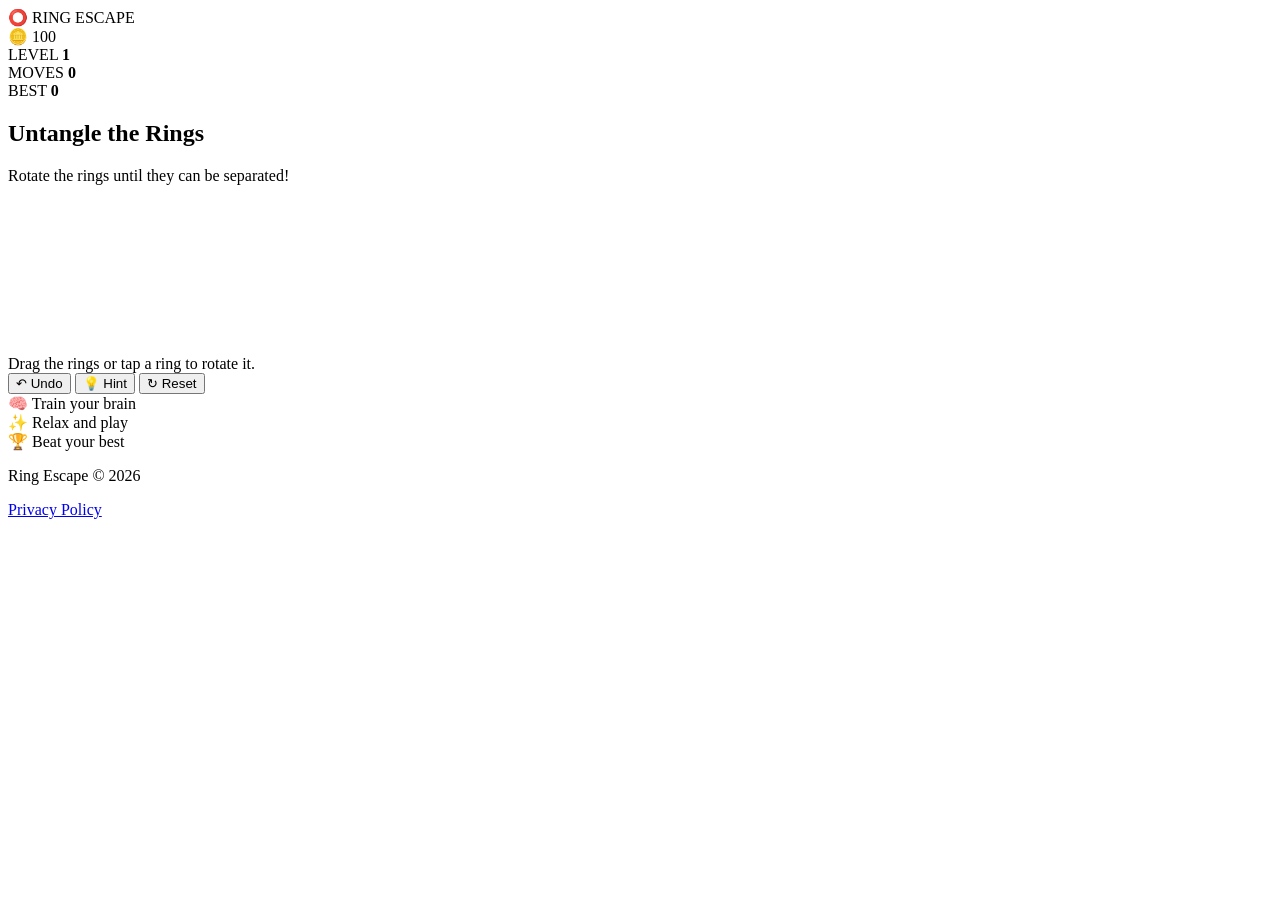
==== index.html @ 424f8900 "Create index.html" ====
<!DOCTYPE html>
<html lang="en">
<head>
  <meta charset="UTF-8">
  <meta name="viewport" content="width=device-width, initial-scale=1.0">
  <meta name="theme-color" content="#101326">
  <meta name="description" content="Play Ring Escape, a relaxing and challenging ring untangling puzzle game.">
  <title>Ring Escape - Relaxing Ring Puzzle</title>
  <link rel="stylesheet" href="style.css">
</head>
<body>
  <main class="app">
    <header class="topbar">
      <div class="brand">⭕ RING ESCAPE</div>
      <div class="coins">🪙 <span id="coins">100</span></div>
    </header>

    <section class="stats">
      <div>LEVEL <strong id="level">1</strong></div>
      <div>MOVES <strong id="moves">0</strong></div>
      <div>BEST <strong id="best">0</strong></div>
    </section>

    <section class="game-card">
      <div class="heading">
        <h1>Untangle the Rings</h1>
        <p>Rotate the rings until they can be separated!</p>
      </div>

      <div class="puzzle" id="puzzle">
        <canvas id="gameCanvas"></canvas>
      </div>

      <div class="instructions">
        Drag the rings or tap a ring to rotate it.
      </div>

      <div class="controls">
        <button id="undo">↶ Undo</button>
        <button id="hint">💡 Hint</button>
        <button id="reset">↻ Reset</button>
      </div>

      <button id="next" class="next-button" hidden>
        NEXT LEVEL →
      </button>
    </section>

    <section class="bottom-info">
      <div>🧠 Train your brain</div>
      <div>✨ Relax and play</div>
      <div>🏆 Beat your best</div>
    </section>

    <footer>
      <p>Ring Escape © 2026</p>
      <a href="privacy.html">Privacy Policy</a>
    </footer>
  </main>

  <script src="game.js"></script>
</body>
</html>
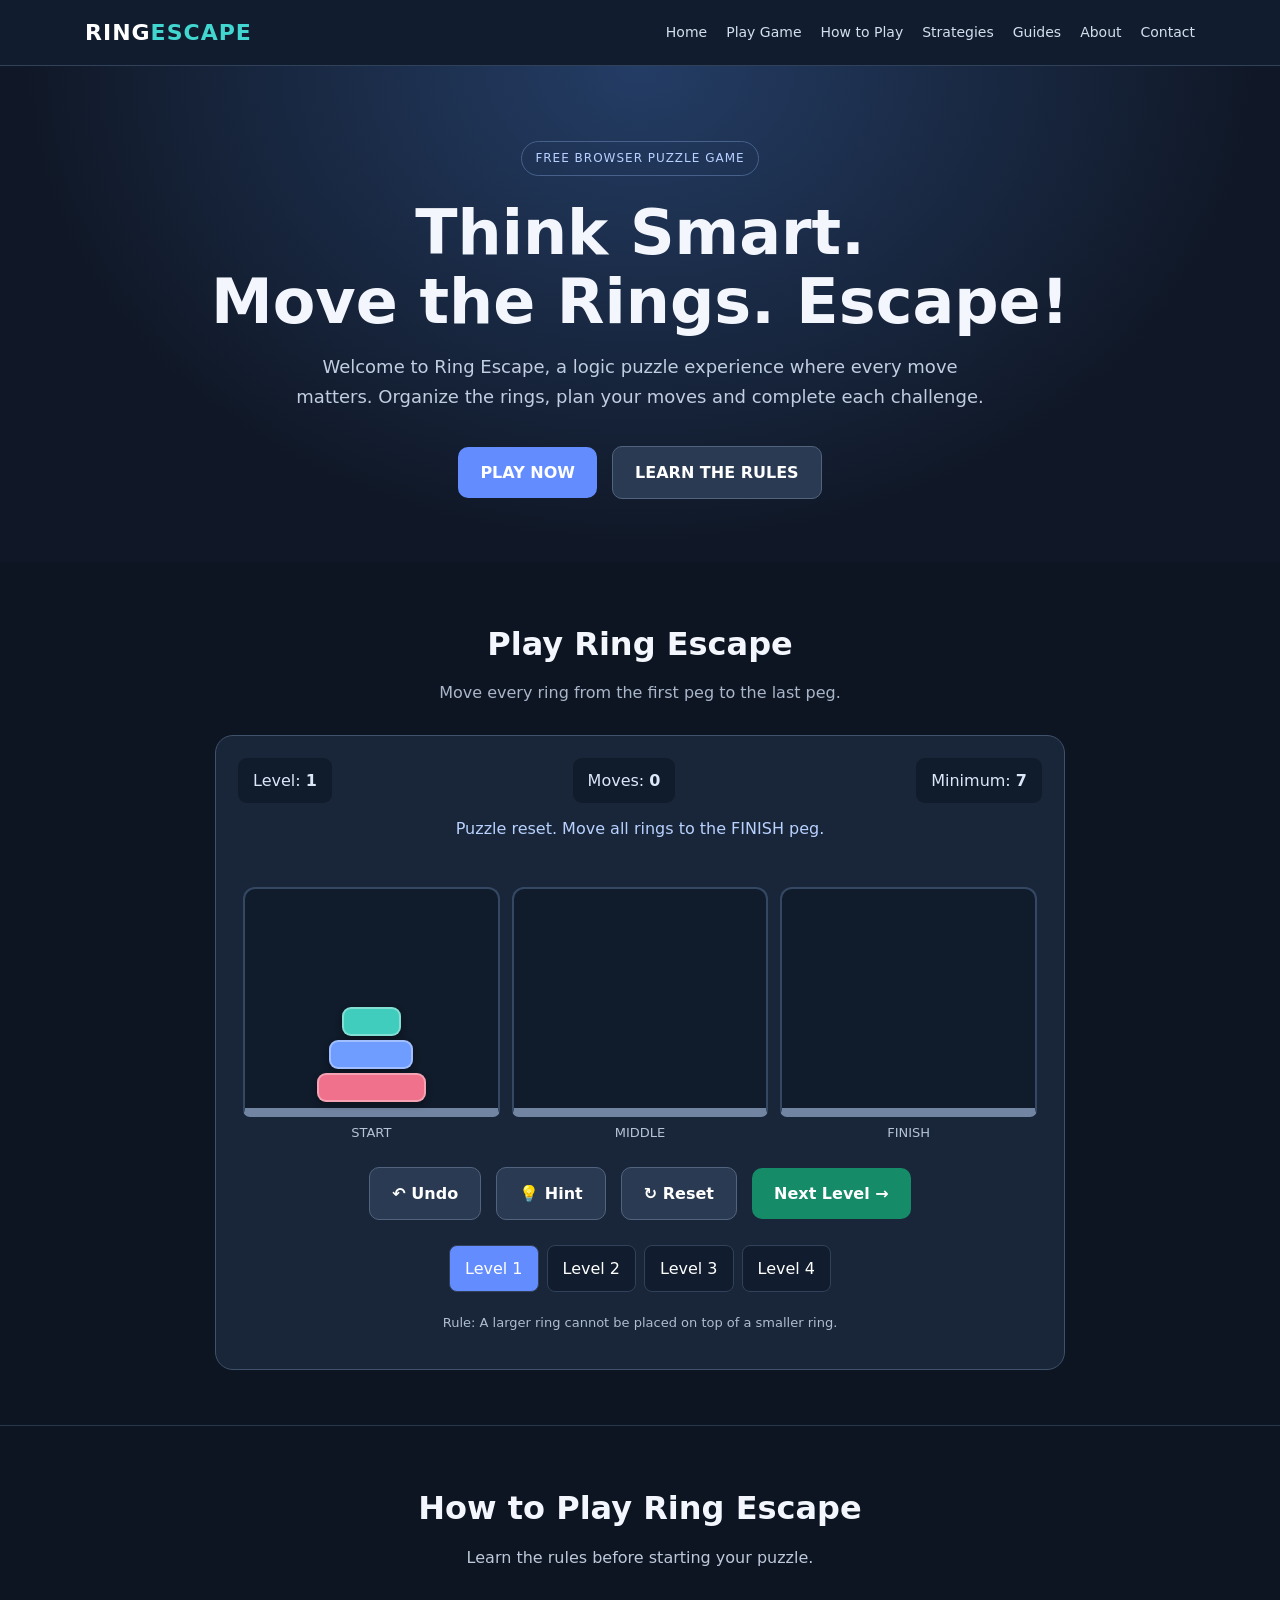
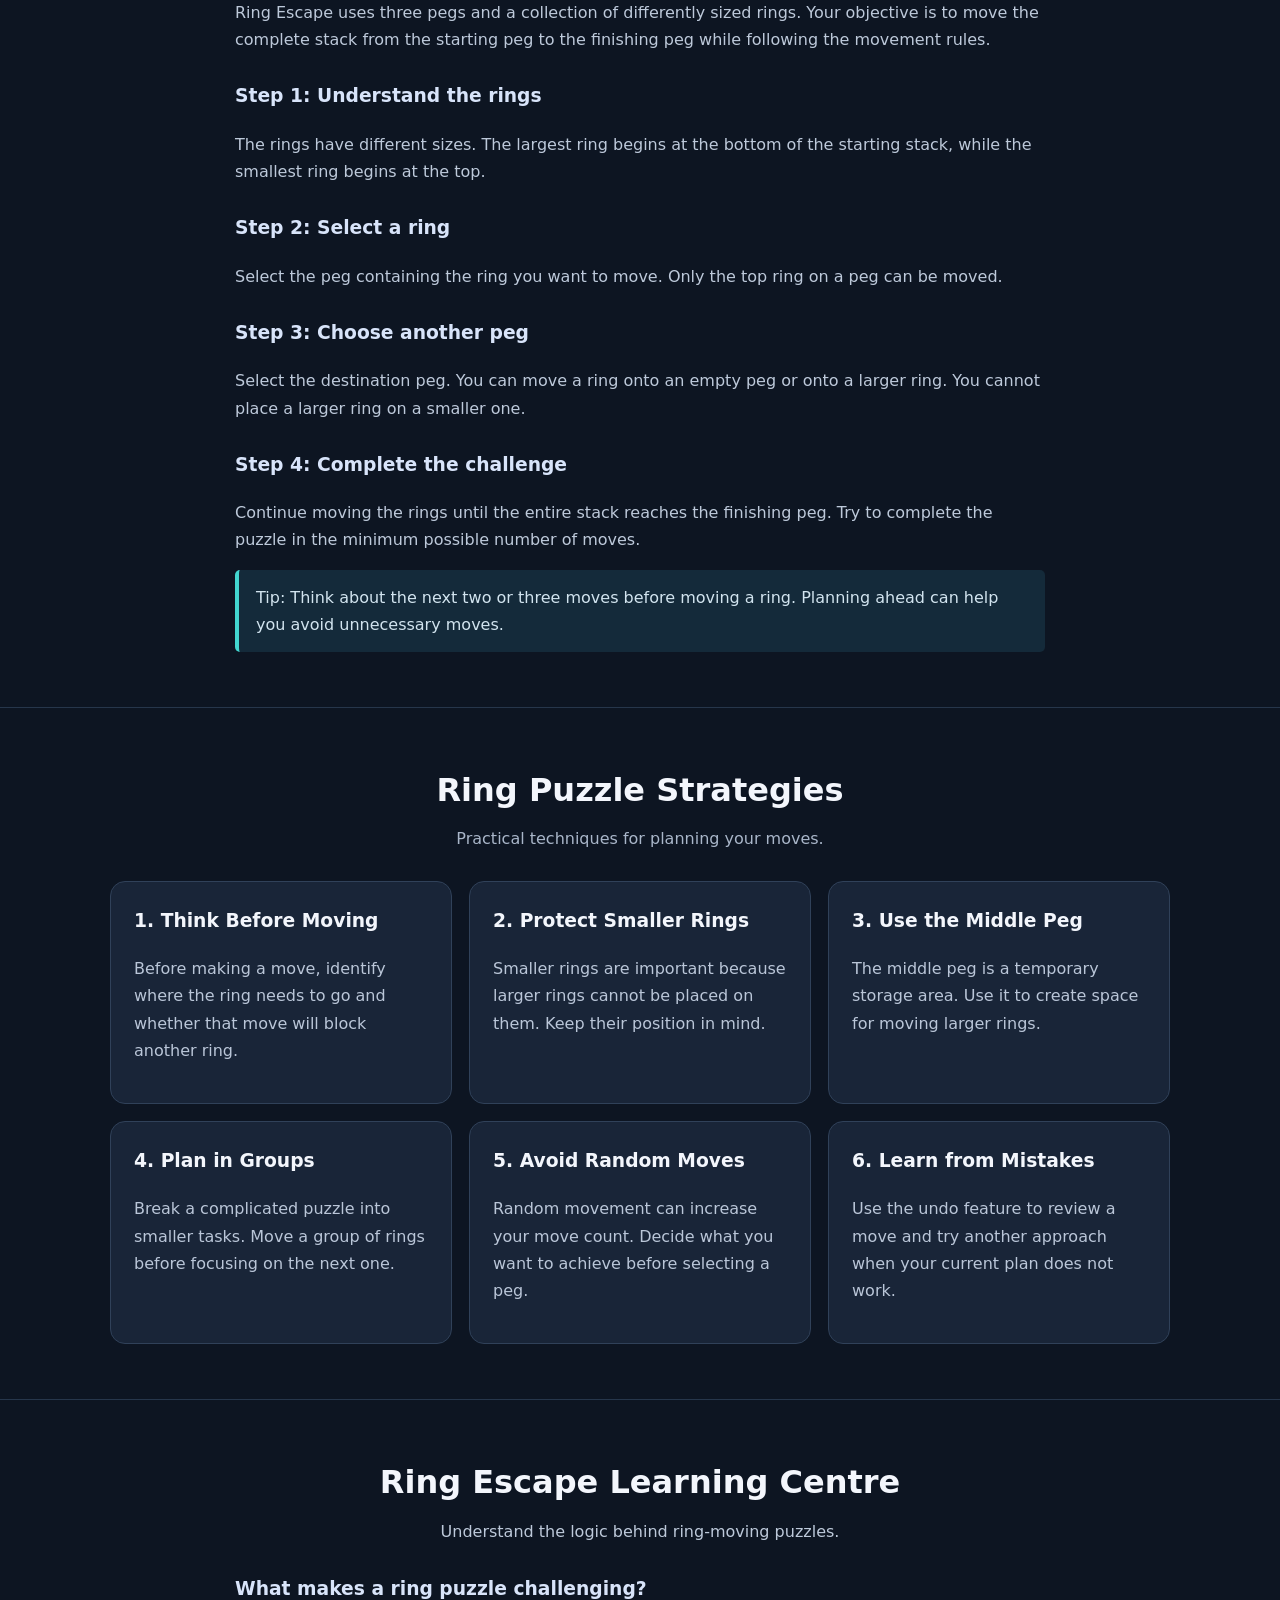
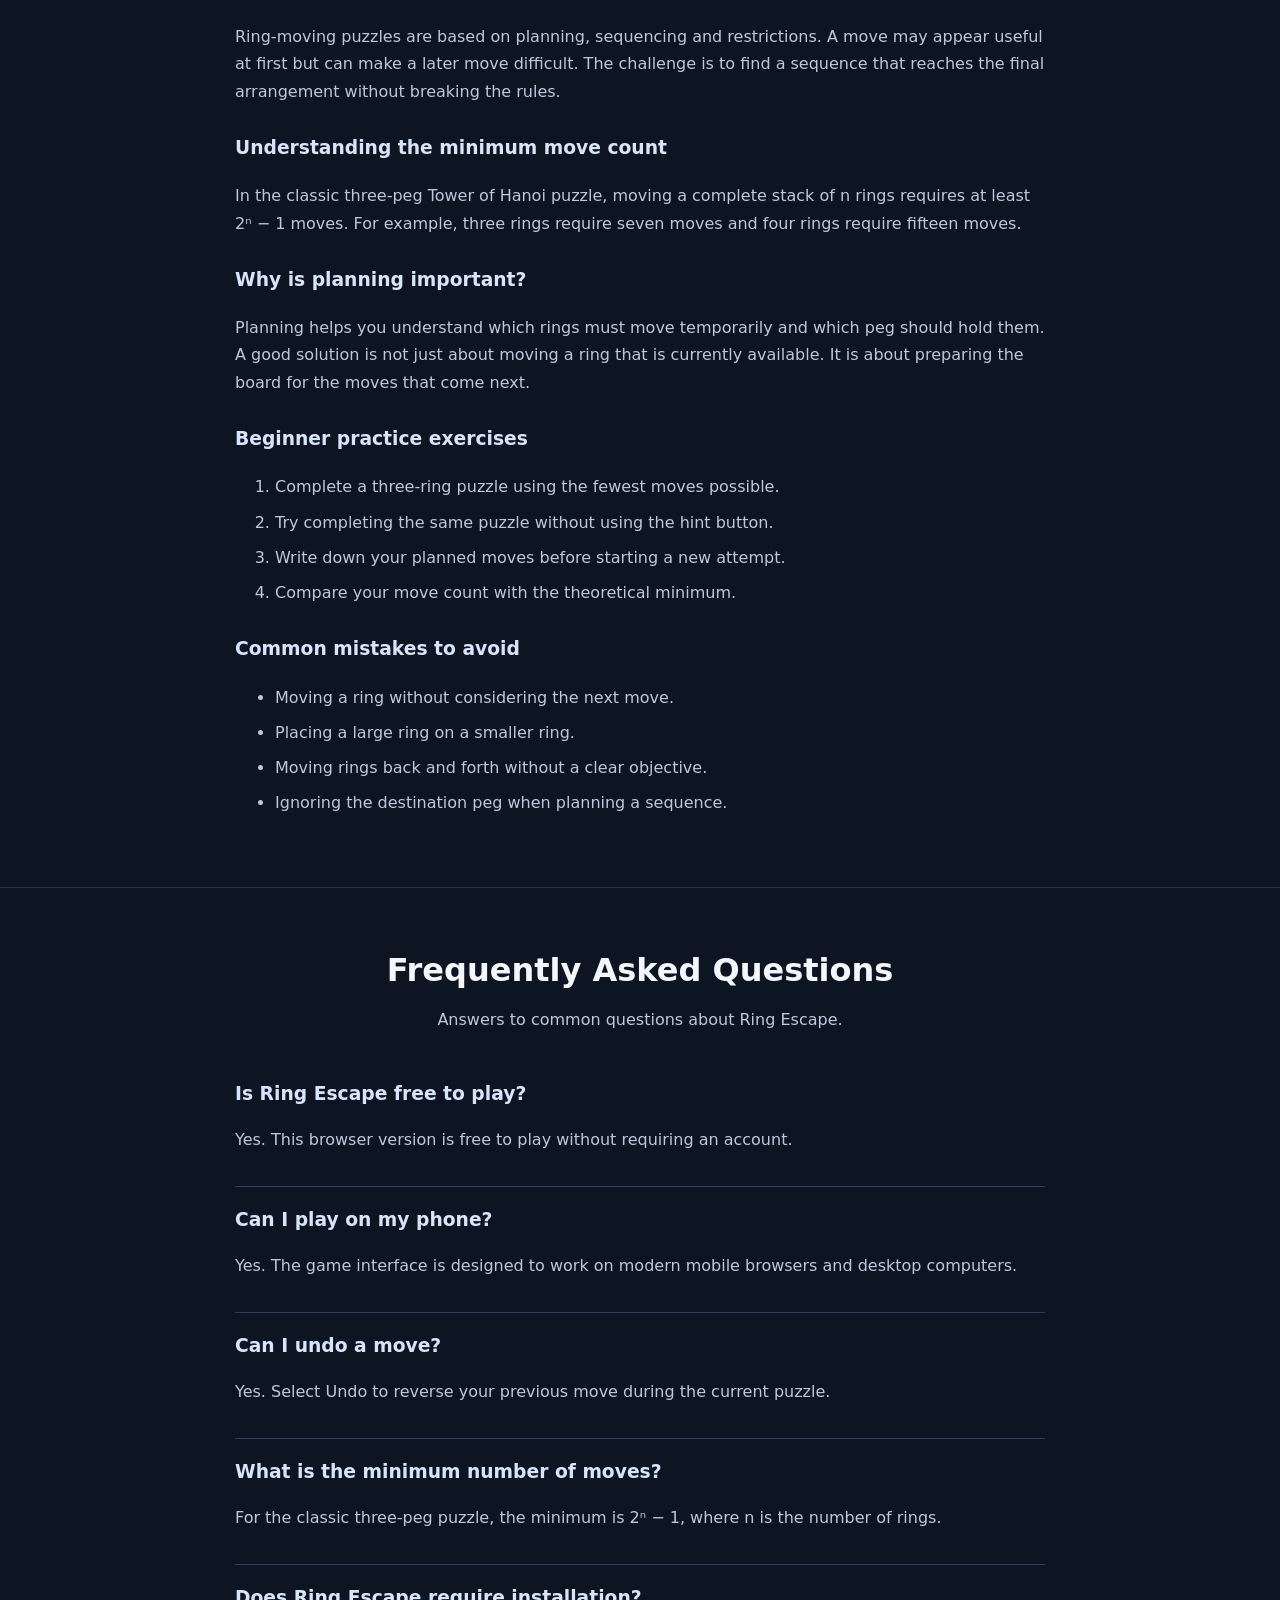
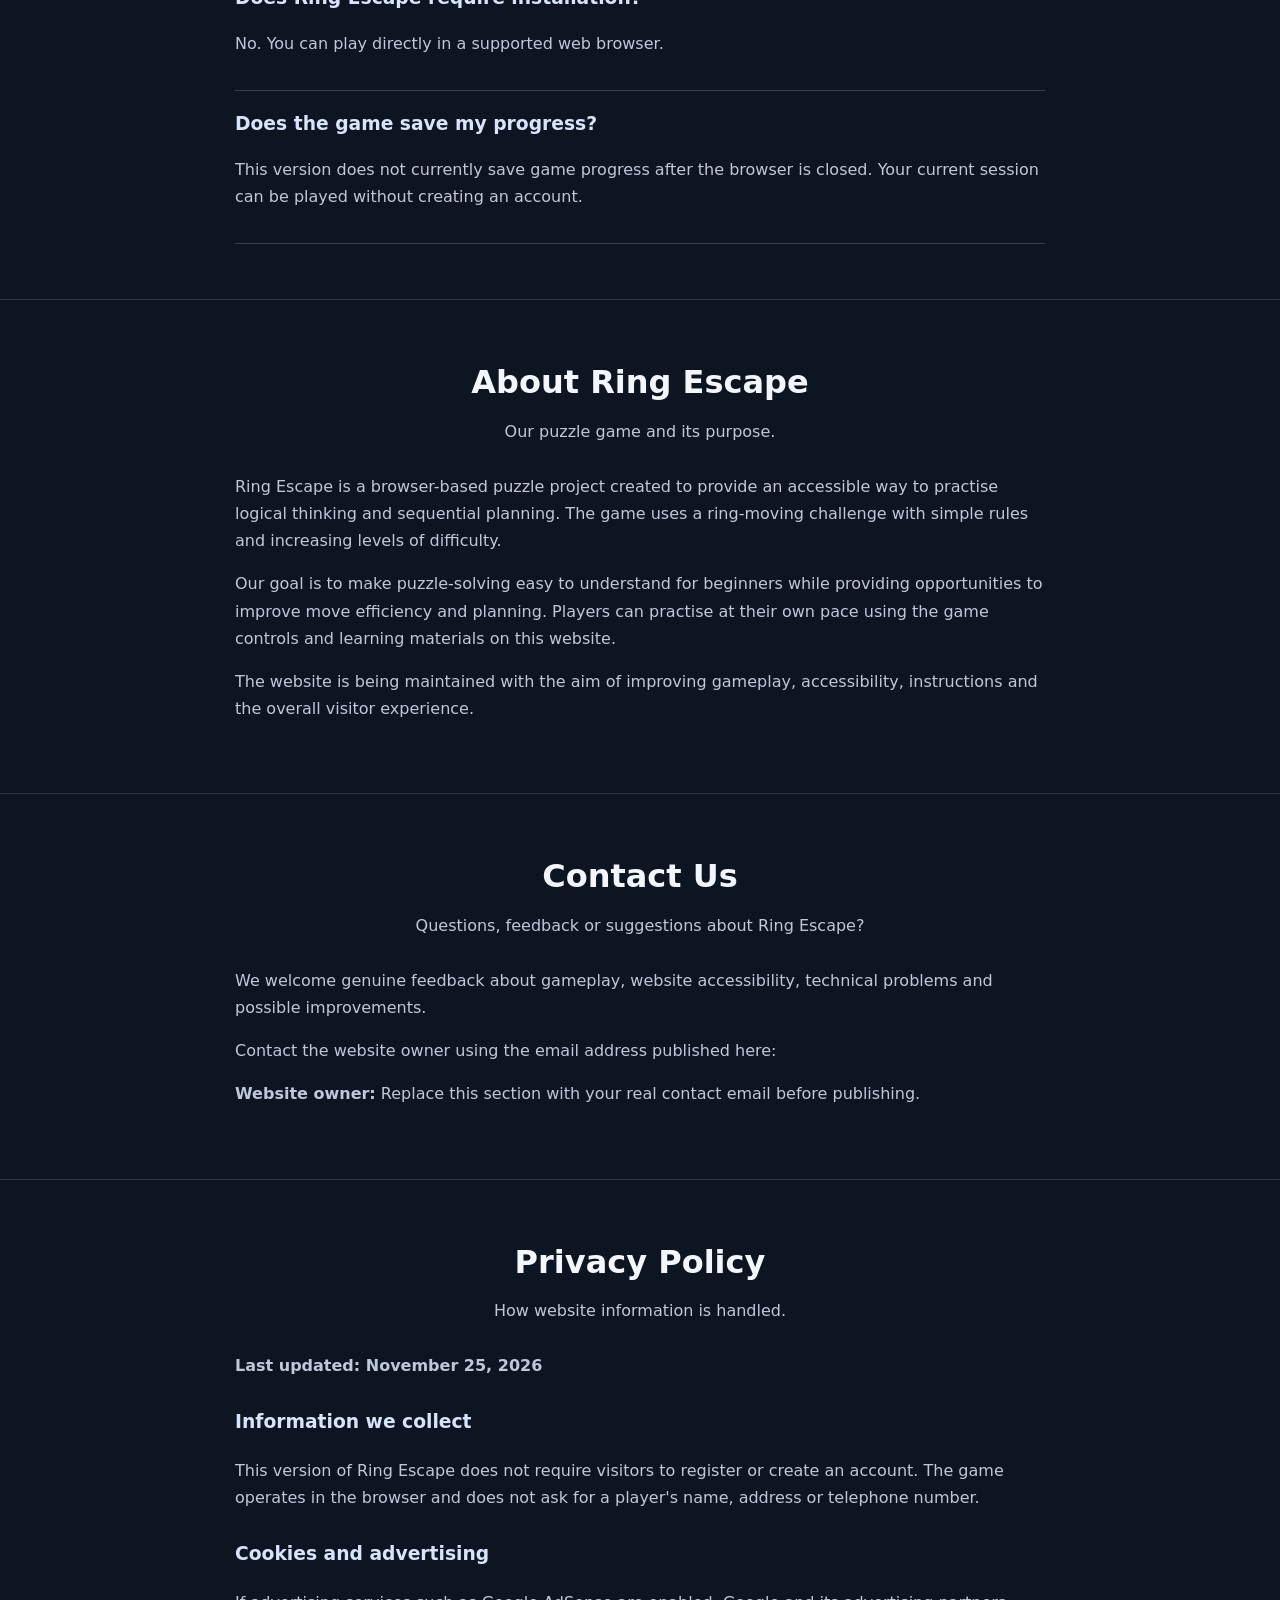
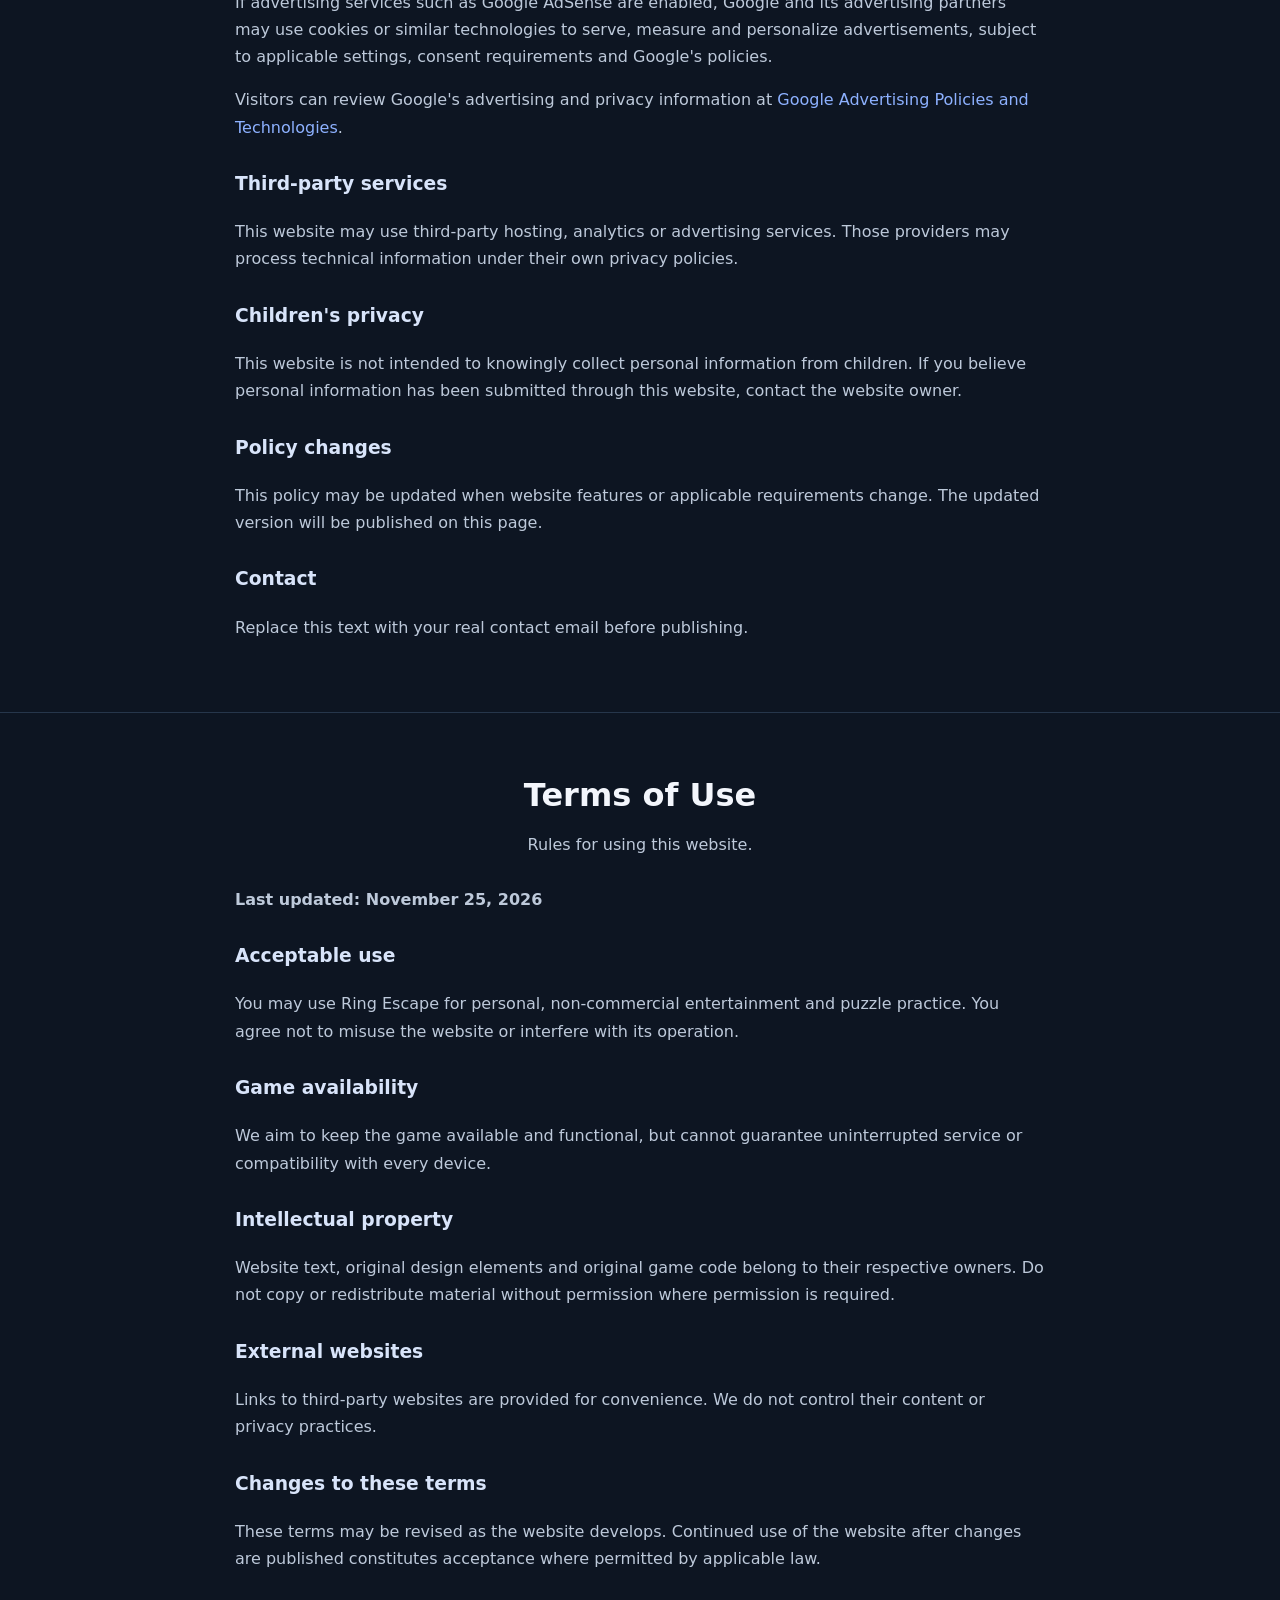
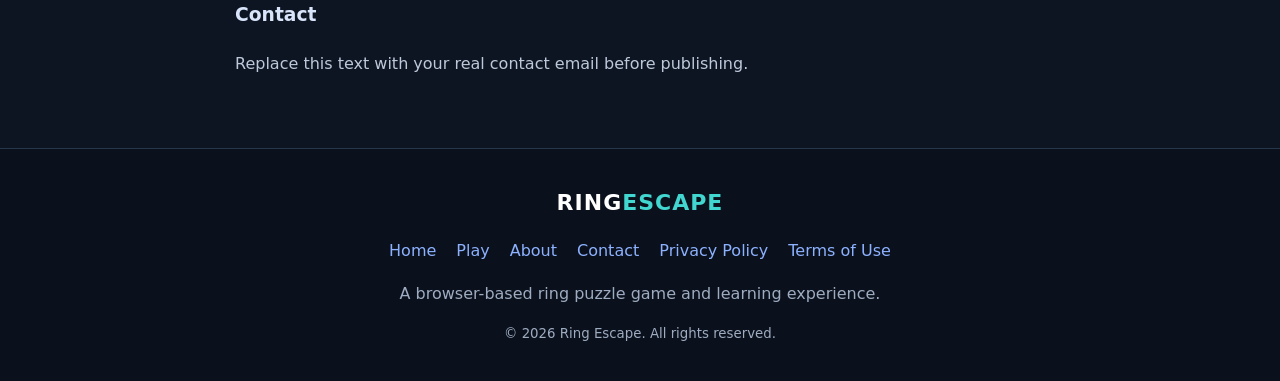
==== commit 94deab29: "Update index.html" ====
--- a/index.html
+++ b/index.html
@@ -2,63 +2,773 @@
 <!DOCTYPE html>
 <html lang="en">
 <head>
-  <meta charset="UTF-8">
-  <meta name="viewport" content="width=device-width, initial-scale=1.0">
-  <meta name="theme-color" content="#101326">
-  <meta name="description" content="Play Ring Escape, a relaxing and challenging ring untangling puzzle game.">
-  <title>Ring Escape - Relaxing Ring Puzzle</title>
-  <link rel="stylesheet" href="style.css">
+<meta charset="UTF-8">
+<meta name="viewport" content="width=device-width, initial-scale=1.0">
+
+<title>Ring Escape – Free Ring Puzzle Game | Play Online</title>
+<meta name="description" content="Play Ring Escape, a free browser-based ring puzzle game. Learn the rules, solve challenging levels, develop logical thinking and master puzzle strategies.">
+<meta name="keywords" content="Ring Escape, ring puzzle game, free puzzle game, online logic game, brain puzzle, ring puzzle">
+<meta name="robots" content="index, follow">
+<link rel="canonical" href="https://ring-escape-puzzle-game.vercel.app/">
+<meta name="theme-color" content="#101827">
+
+<meta property="og:title" content="Ring Escape – Free Online Puzzle Game">
+<meta property="og:description" content="Challenge yourself with Ring Escape. Play, learn and solve increasingly challenging ring puzzles.">
+<meta property="og:type" content="website">
+<meta property="og:url" content="https://ring-escape-puzzle-game.vercel.app/">
+
+<style>
+:root {
+  --bg:#101827;
+  --panel:#192538;
+  --panel2:#202f45;
+  --text:#f3f6fc;
+  --muted:#a9b6c9;
+  --blue:#638cff;
+  --cyan:#42d6d0;
+  --border:#304159;
+  --green:#42d69b;
+}
+*{box-sizing:border-box}
+html{scroll-behavior:smooth}
+body{
+  margin:0;
+  font-family:system-ui,-apple-system,Segoe UI,Roboto,Arial,sans-serif;
+  background:#0d1522;
+  color:var(--text);
+  line-height:1.7;
+}
+a{color:#8db1ff;text-decoration:none}
+a:hover{text-decoration:underline}
+button{font:inherit;cursor:pointer}
+header{
+  background:#111d2e;
+  border-bottom:1px solid var(--border);
+  position:sticky;
+  top:0;
+  z-index:20;
+}
+.nav{
+  max-width:1150px;
+  margin:auto;
+  padding:14px 20px;
+  display:flex;
+  align-items:center;
+  justify-content:space-between;
+  gap:20px;
+}
+.logo{font-size:22px;font-weight:900;letter-spacing:1px;color:white}
+.logo span{color:var(--cyan)}
+.navlinks{display:flex;gap:19px;flex-wrap:wrap;font-size:14px}
+.navlinks a{color:#d4deed}
+.menu-btn{display:none;background:transparent;color:white;border:0;font-size:25px}
+.container{max-width:1100px;margin:auto;padding:0 20px}
+.hero{
+  padding:75px 20px 55px;
+  text-align:center;
+  background:radial-gradient(ellipse at top,#243d65 0%,#101827 68%);
+}
+.eyebrow{
+  display:inline-block;
+  padding:6px 13px;
+  border:1px solid #47618a;
+  color:#b9d1ff;
+  border-radius:30px;
+  font-size:12px;
+  letter-spacing:1px;
+  text-transform:uppercase;
+}
+h1{font-size:clamp(36px,6vw,62px);line-height:1.12;margin:22px 0 15px}
+.hero p{max-width:700px;margin:0 auto;color:#c1cde0;font-size:18px}
+.btn{
+  display:inline-block;
+  border:0;
+  border-radius:10px;
+  padding:12px 22px;
+  font-weight:750;
+  background:var(--blue);
+  color:white;
+  margin:8px 5px;
+}
+.btn:hover{filter:brightness(1.12);text-decoration:none}
+.btn.secondary{background:#2a3a52;border:1px solid #52647d}
+.btn.green{background:#168b68}
+section{padding:55px 0;border-bottom:1px solid #26364b}
+.section-heading{text-align:center;margin-bottom:28px}
+.section-heading h2{font-size:32px;margin:0 0 8px}
+.section-heading p{color:var(--muted);margin:0}
+.card{
+  background:var(--panel);
+  border:1px solid var(--border);
+  border-radius:15px;
+  padding:23px;
+}
+.grid{display:grid;grid-template-columns:repeat(3,1fr);gap:17px}
+.card h3{margin-top:0}
+.card p{color:#bac6d8}
+.game-shell{
+  max-width:850px;
+  margin:auto;
+  background:var(--panel);
+  border:1px solid #40516b;
+  border-radius:18px;
+  padding:22px;
+}
+.game-top{
+  display:flex;
+  justify-content:space-between;
+  gap:12px;
+  flex-wrap:wrap;
+  align-items:center;
+}
+.stat{
+  background:#101b2b;
+  padding:9px 15px;
+  border-radius:9px;
+  color:#dce7fa;
+}
+#message{
+  text-align:center;
+  min-height:30px;
+  color:#b8d2ff;
+  margin:12px 0;
+}
+.board{
+  display:grid;
+  grid-template-columns:repeat(3,1fr);
+  gap:12px;
+  align-items:end;
+  min-height:270px;
+  padding:20px 5px 10px;
+}
+.peg{
+  min-height:230px;
+  background:#101b2b;
+  border:2px solid #344863;
+  border-bottom:9px solid #7185a2;
+  border-radius:12px 12px 7px 7px;
+  display:flex;
+  flex-direction:column-reverse;
+  align-items:center;
+  justify-content:flex-start;
+  padding:10px 4px 4px;
+  position:relative;
+  cursor:pointer;
+}
+.peg.selected{border-color:var(--cyan);background:#142b3b}
+.peg-label{position:absolute;bottom:-36px;color:#b5c3d7;font-size:13px}
+.ring{
+  height:29px;
+  border-radius:9px;
+  margin:2px 0;
+  border:2px solid rgba(255,255,255,.35);
+  box-shadow:0 3px 7px #0005;
+  flex-shrink:0;
+}
+.ring:nth-child(1){background:#f1b84c}
+.ring:nth-child(2){background:#ef718c}
+.ring:nth-child(3){background:#6f9cff}
+.ring:nth-child(4){background:#40cdbd}
+.ring:nth-child(5){background:#ad84ed}
+.ring:nth-child(6){background:#f18a48}
+.ring:nth-child(7){background:#75c879}
+.controls{text-align:center;margin-top:35px}
+.controls button{margin:5px}
+.levels{display:flex;justify-content:center;gap:8px;flex-wrap:wrap;margin:20px 0}
+.level{
+  padding:9px 15px;
+  border-radius:8px;
+  border:1px solid var(--border);
+  background:#111d2e;
+  color:white;
+}
+.level.active{background:var(--blue)}
+.content{max-width:850px;margin:auto}
+.content h3{margin-top:27px;color:#d8e4fa}
+.content p,.content li{color:#bdc9da}
+.content li{margin-bottom:8px}
+.faq-item{border-bottom:1px solid var(--border);padding:17px 0}
+.faq-item h3{margin:0 0 6px}
+footer{background:#0a111c;padding:35px 20px;text-align:center;color:#9eacc1}
+.footer-links{display:flex;justify-content:center;gap:20px;flex-wrap:wrap;margin:15px 0}
+footer small{display:block;margin-top:15px}
+.notice{background:#142a3a;border-left:4px solid var(--cyan);padding:14px 17px;border-radius:5px;color:#d2e4ef}
+.page{display:none}
+.page.active{display:block}
+input,textarea{
+  display:block;
+  width:100%;
+  margin:8px 0 15px;
+  padding:12px;
+  border-radius:8px;
+  border:1px solid var(--border);
+  background:#101b2b;
+  color:white;
+}
+@media(max-width:750px){
+  .nav{align-items:flex-start}
+  .menu-btn{display:block}
+  .navlinks{display:none;position:absolute;top:58px;left:0;right:0;background:#111d2e;padding:18px;flex-direction:column}
+  .navlinks.open{display:flex}
+  .grid{grid-template-columns:1fr}
+  .hero{padding-top:55px}
+  .game-shell{padding:13px}
+  .board{min-height:230px;gap:6px;padding-left:0;padding-right:0}
+  .peg{min-height:195px}
+  .ring{height:25px}
+}
+</style>
+
+<script type="application/ld+json">
+{
+ "@context":"https://schema.org",
+ "@type":"VideoGame",
+ "name":"Ring Escape",
+ "description":"A free browser-based ring puzzle game that challenges players to organize rings using logical moves.",
+ "genre":["Puzzle","Logic"],
+ "gamePlatform":"Web browser",
+ "applicationCategory":"Game"
+}
+</script>
 </head>
+
 <body>
-  <main class="app">
-    <header class="topbar">
-      <div class="brand">⭕ RING ESCAPE</div>
-      <div class="coins">🪙 <span id="coins">100</span></div>
-    </header>
-
-    <section class="stats">
-      <div>LEVEL <strong id="level">1</strong></div>
-      <div>MOVES <strong id="moves">0</strong></div>
-      <div>BEST <strong id="best">0</strong></div>
-    </section>
-
-    <section class="game-card">
-      <div class="heading">
-        <h1>Untangle the Rings</h1>
-        <p>Rotate the rings until they can be separated!</p>
-      </div>
-
-      <div class="puzzle" id="puzzle">
-        <canvas id="gameCanvas"></canvas>
-      </div>
-
-      <div class="instructions">
-        Drag the rings or tap a ring to rotate it.
-      </div>
-
-      <div class="controls">
-        <button id="undo">↶ Undo</button>
-        <button id="hint">💡 Hint</button>
-        <button id="reset">↻ Reset</button>
-      </div>
-
-      <button id="next" class="next-button" hidden>
-        NEXT LEVEL →
-      </button>
-    </section>
-
-    <section class="bottom-info">
-      <div>🧠 Train your brain</div>
-      <div>✨ Relax and play</div>
-      <div>🏆 Beat your best</div>
-    </section>
-
-    <footer>
-      <p>Ring Escape © 2026</p>
-      <a href="privacy.html">Privacy Policy</a>
-    </footer>
-  </main>
-
-  <script src="game.js"></script>
+<header>
+ <nav class="nav">
+  <a href="#home" class="logo">RING<span>ESCAPE</span></a>
+  <button class="menu-btn" onclick="toggleMenu()" aria-label="Open navigation">☰</button>
+  <div class="navlinks" id="navlinks">
+   <a href="#home">Home</a>
+   <a href="#game">Play Game</a>
+   <a href="#how">How to Play</a>
+   <a href="#strategies">Strategies</a>
+   <a href="#guides">Guides</a>
+   <a href="#about">About</a>
+   <a href="#contact">Contact</a>
+  </div>
+ </nav>
+</header>
+
+<main id="home">
+ <div class="hero">
+  <span class="eyebrow">Free Browser Puzzle Game</span>
+  <h1>Think Smart.<br>Move the Rings. Escape!</h1>
+  <p>
+   Welcome to Ring Escape, a logic puzzle experience where every move
+   matters. Organize the rings, plan your moves and complete each challenge.
+  </p>
+  <div style="margin-top:25px">
+   <a class="btn" href="#game">PLAY NOW</a>
+   <a class="btn secondary" href="#how">LEARN THE RULES</a>
+  </div>
+ </div>
+
+ <section id="game">
+  <div class="container">
+   <div class="section-heading">
+    <h2>Play Ring Escape</h2>
+    <p>Move every ring from the first peg to the last peg.</p>
+   </div>
+
+   <div class="game-shell">
+    <div class="game-top">
+     <div class="stat">Level: <strong id="levelText">1</strong></div>
+     <div class="stat">Moves: <strong id="moves">0</strong></div>
+     <div class="stat">Minimum: <strong id="minimum">7</strong></div>
+    </div>
+
+    <div id="message" role="status" aria-live="polite">
+     Select a peg containing rings, then select another peg.
+    </div>
+
+    <div class="board" id="board">
+     <div class="peg" data-peg="0" onclick="choosePeg(0)">
+      <span class="peg-label">START</span>
+     </div>
+     <div class="peg" data-peg="1" onclick="choosePeg(1)">
+      <span class="peg-label">MIDDLE</span>
+     </div>
+     <div class="peg" data-peg="2" onclick="choosePeg(2)">
+      <span class="peg-label">FINISH</span>
+     </div>
+    </div>
+
+    <div class="controls">
+     <button class="btn secondary" onclick="undoMove()">↶ Undo</button>
+     <button class="btn secondary" onclick="showHint()">💡 Hint</button>
+     <button class="btn secondary" onclick="resetGame()">↻ Reset</button>
+     <button class="btn green" onclick="nextLevel()">Next Level →</button>
+    </div>
+
+    <div class="levels">
+     <button class="level active" onclick="loadLevel(1)">Level 1</button>
+     <button class="level" onclick="loadLevel(2)">Level 2</button>
+     <button class="level" onclick="loadLevel(3)">Level 3</button>
+     <button class="level" onclick="loadLevel(4)">Level 4</button>
+    </div>
+
+    <p style="text-align:center;color:#aebdd2;font-size:13px">
+     Rule: A larger ring cannot be placed on top of a smaller ring.
+    </p>
+   </div>
+  </div>
+ </section>
+
+ <section id="how">
+  <div class="container content">
+   <div class="section-heading">
+    <h2>How to Play Ring Escape</h2>
+    <p>Learn the rules before starting your puzzle.</p>
+   </div>
+
+   <p>
+    Ring Escape uses three pegs and a collection of differently sized rings.
+    Your objective is to move the complete stack from the starting peg
+    to the finishing peg while following the movement rules.
+   </p>
+
+   <h3>Step 1: Understand the rings</h3>
+   <p>
+    The rings have different sizes. The largest ring begins at the bottom
+    of the starting stack, while the smallest ring begins at the top.
+   </p>
+
+   <h3>Step 2: Select a ring</h3>
+   <p>
+    Select the peg containing the ring you want to move. Only the top
+    ring on a peg can be moved.
+   </p>
+
+   <h3>Step 3: Choose another peg</h3>
+   <p>
+    Select the destination peg. You can move a ring onto an empty peg
+    or onto a larger ring. You cannot place a larger ring on a smaller one.
+   </p>
+
+   <h3>Step 4: Complete the challenge</h3>
+   <p>
+    Continue moving the rings until the entire stack reaches the finishing
+    peg. Try to complete the puzzle in the minimum possible number of moves.
+   </p>
+
+   <div class="notice">
+    Tip: Think about the next two or three moves before moving a ring.
+    Planning ahead can help you avoid unnecessary moves.
+   </div>
+  </div>
+ </section>
+
+ <section id="strategies">
+  <div class="container">
+   <div class="section-heading">
+    <h2>Ring Puzzle Strategies</h2>
+    <p>Practical techniques for planning your moves.</p>
+   </div>
+   <div class="grid">
+    <article class="card">
+     <h3>1. Think Before Moving</h3>
+     <p>Before making a move, identify where the ring needs to go and whether that move will block another ring.</p>
+    </article>
+    <article class="card">
+     <h3>2. Protect Smaller Rings</h3>
+     <p>Smaller rings are important because larger rings cannot be placed on them. Keep their position in mind.</p>
+    </article>
+    <article class="card">
+     <h3>3. Use the Middle Peg</h3>
+     <p>The middle peg is a temporary storage area. Use it to create space for moving larger rings.</p>
+    </article>
+    <article class="card">
+     <h3>4. Plan in Groups</h3>
+     <p>Break a complicated puzzle into smaller tasks. Move a group of rings before focusing on the next one.</p>
+    </article>
+    <article class="card">
+     <h3>5. Avoid Random Moves</h3>
+     <p>Random movement can increase your move count. Decide what you want to achieve before selecting a peg.</p>
+    </article>
+    <article class="card">
+     <h3>6. Learn from Mistakes</h3>
+     <p>Use the undo feature to review a move and try another approach when your current plan does not work.</p>
+    </article>
+   </div>
+  </div>
+ </section>
+
+ <section id="guides">
+  <div class="container content">
+   <div class="section-heading">
+    <h2>Ring Escape Learning Centre</h2>
+    <p>Understand the logic behind ring-moving puzzles.</p>
+   </div>
+
+   <h3>What makes a ring puzzle challenging?</h3>
+   <p>
+    Ring-moving puzzles are based on planning, sequencing and restrictions.
+    A move may appear useful at first but can make a later move difficult.
+    The challenge is to find a sequence that reaches the final arrangement
+    without breaking the rules.
+   </p>
+
+   <h3>Understanding the minimum move count</h3>
+   <p>
+    In the classic three-peg Tower of Hanoi puzzle, moving a complete stack
+    of n rings requires at least 2ⁿ − 1 moves. For example, three rings
+    require seven moves and four rings require fifteen moves.
+   </p>
+
+   <h3>Why is planning important?</h3>
+   <p>
+    Planning helps you understand which rings must move temporarily and
+    which peg should hold them. A good solution is not just about moving
+    a ring that is currently available. It is about preparing the board
+    for the moves that come next.
+   </p>
+
+   <h3>Beginner practice exercises</h3>
+   <ol>
+    <li>Complete a three-ring puzzle using the fewest moves possible.</li>
+    <li>Try completing the same puzzle without using the hint button.</li>
+    <li>Write down your planned moves before starting a new attempt.</li>
+    <li>Compare your move count with the theoretical minimum.</li>
+   </ol>
+
+   <h3>Common mistakes to avoid</h3>
+   <ul>
+    <li>Moving a ring without considering the next move.</li>
+    <li>Placing a large ring on a smaller ring.</li>
+    <li>Moving rings back and forth without a clear objective.</li>
+    <li>Ignoring the destination peg when planning a sequence.</li>
+   </ul>
+  </div>
+ </section>
+
+ <section id="faq">
+  <div class="container content">
+   <div class="section-heading">
+    <h2>Frequently Asked Questions</h2>
+    <p>Answers to common questions about Ring Escape.</p>
+   </div>
+   <div class="faq-item">
+    <h3>Is Ring Escape free to play?</h3>
+    <p>Yes. This browser version is free to play without requiring an account.</p>
+   </div>
+   <div class="faq-item">
+    <h3>Can I play on my phone?</h3>
+    <p>Yes. The game interface is designed to work on modern mobile browsers and desktop computers.</p>
+   </div>
+   <div class="faq-item">
+    <h3>Can I undo a move?</h3>
+    <p>Yes. Select Undo to reverse your previous move during the current puzzle.</p>
+   </div>
+   <div class="faq-item">
+    <h3>What is the minimum number of moves?</h3>
+    <p>For the classic three-peg puzzle, the minimum is 2ⁿ − 1, where n is the number of rings.</p>
+   </div>
+   <div class="faq-item">
+    <h3>Does Ring Escape require installation?</h3>
+    <p>No. You can play directly in a supported web browser.</p>
+   </div>
+   <div class="faq-item">
+    <h3>Does the game save my progress?</h3>
+    <p>This version does not currently save game progress after the browser is closed. Your current session can be played without creating an account.</p>
+   </div>
+  </div>
+ </section>
+
+ <section id="about">
+  <div class="container content">
+   <div class="section-heading">
+    <h2>About Ring Escape</h2>
+    <p>Our puzzle game and its purpose.</p>
+   </div>
+   <p>
+    Ring Escape is a browser-based puzzle project created to provide
+    an accessible way to practise logical thinking and sequential planning.
+    The game uses a ring-moving challenge with simple rules and increasing
+    levels of difficulty.
+   </p>
+   <p>
+    Our goal is to make puzzle-solving easy to understand for beginners
+    while providing opportunities to improve move efficiency and planning.
+    Players can practise at their own pace using the game controls and
+    learning materials on this website.
+   </p>
+   <p>
+    The website is being maintained with the aim of improving gameplay,
+    accessibility, instructions and the overall visitor experience.
+   </p>
+  </div>
+ </section>
+
+ <section id="contact">
+  <div class="container content">
+   <div class="section-heading">
+    <h2>Contact Us</h2>
+    <p>Questions, feedback or suggestions about Ring Escape?</p>
+   </div>
+   <p>
+    We welcome genuine feedback about gameplay, website accessibility,
+    technical problems and possible improvements.
+   </p>
+   <p>
+    Contact the website owner using the email address published here:
+   </p>
+   <p><strong>Website owner:</strong> Replace this section with your real contact email before publishing.</p>
+  </div>
+ </section>
+
+ <section id="privacy">
+  <div class="container content">
+   <div class="section-heading">
+    <h2>Privacy Policy</h2>
+    <p>How website information is handled.</p>
+   </div>
+   <p><strong>Last updated: November 25, 2026</strong></p>
+   <h3>Information we collect</h3>
+   <p>
+    This version of Ring Escape does not require visitors to register
+    or create an account. The game operates in the browser and does not
+    ask for a player's name, address or telephone number.
+   </p>
+   <h3>Cookies and advertising</h3>
+   <p>
+    If advertising services such as Google AdSense are enabled, Google
+    and its advertising partners may use cookies or similar technologies
+    to serve, measure and personalize advertisements, subject to applicable
+    settings, consent requirements and Google's policies.
+   </p>
+   <p>
+    Visitors can review Google's advertising and privacy information at
+    <a href="https://policies.google.com/technologies/ads" target="_blank" rel="noopener">Google Advertising Policies and Technologies</a>.
+   </p>
+   <h3>Third-party services</h3>
+   <p>
+    This website may use third-party hosting, analytics or advertising
+    services. Those providers may process technical information under
+    their own privacy policies.
+   </p>
+   <h3>Children's privacy</h3>
+   <p>
+    This website is not intended to knowingly collect personal information
+    from children. If you believe personal information has been submitted
+    through this website, contact the website owner.
+   </p>
+   <h3>Policy changes</h3>
+   <p>
+    This policy may be updated when website features or applicable
+    requirements change. The updated version will be published on this page.
+   </p>
+   <h3>Contact</h3>
+   <p>Replace this text with your real contact email before publishing.</p>
+  </div>
+ </section>
+
+ <section id="terms">
+  <div class="container content">
+   <div class="section-heading">
+    <h2>Terms of Use</h2>
+    <p>Rules for using this website.</p>
+   </div>
+   <p><strong>Last updated: November 25, 2026</strong></p>
+   <h3>Acceptable use</h3>
+   <p>
+    You may use Ring Escape for personal, non-commercial entertainment
+    and puzzle practice. You agree not to misuse the website or interfere
+    with its operation.
+   </p>
+   <h3>Game availability</h3>
+   <p>
+    We aim to keep the game available and functional, but cannot guarantee
+    uninterrupted service or compatibility with every device.
+   </p>
+   <h3>Intellectual property</h3>
+   <p>
+    Website text, original design elements and original game code belong
+    to their respective owners. Do not copy or redistribute material
+    without permission where permission is required.
+   </p>
+   <h3>External websites</h3>
+   <p>
+    Links to third-party websites are provided for convenience. We do
+    not control their content or privacy practices.
+   </p>
+   <h3>Changes to these terms</h3>
+   <p>
+    These terms may be revised as the website develops. Continued use
+    of the website after changes are published constitutes acceptance
+    where permitted by applicable law.
+   </p>
+   <h3>Contact</h3>
+   <p>Replace this text with your real contact email before publishing.</p>
+  </div>
+ </section>
+</main>
+
+<footer>
+ <div class="logo">RING<span>ESCAPE</span></div>
+ <div class="footer-links">
+  <a href="#home">Home</a>
+  <a href="#game">Play</a>
+  <a href="#about">About</a>
+  <a href="#contact">Contact</a>
+  <a href="#privacy">Privacy Policy</a>
+  <a href="#terms">Terms of Use</a>
+ </div>
+ <p>A browser-based ring puzzle game and learning experience.</p>
+ <small>© 2026 Ring Escape. All rights reserved.</small>
+</footer>
+
+<script>
+let level=1;
+let rings=3;
+let pegs=[[],[],[]];
+let moves=0;
+let selected=null;
+let history=[];
+let hints=[
+ "Move the smallest ring to the finishing peg first.",
+ "Use the middle peg to make room for larger rings.",
+ "Move the smaller stack before transferring the largest ring."
+];
+
+function minimumMoves(n){return Math.pow(2,n)-1;}
+
+function loadLevel(n){
+ level=Math.max(1,Math.min(4,n));
+ rings=level+2;
+ resetGame();
+ document.getElementById("levelText").textContent=level;
+ document.getElementById("minimum").textContent=minimumMoves(rings);
+ document.querySelectorAll(".level").forEach((b,i)=>{
+  b.classList.toggle("active",i===level-1);
+ });
+}
+
+function resetGame(){
+ pegs=[[],[],[]];
+ for(let i=rings;i>=1;i--)pegs[0].push(i);
+ moves=0;
+ selected=null;
+ history=[];
+ updateBoard();
+ message("Puzzle reset. Move all rings to the FINISH peg.");
+}
+
+function message(text){
+ document.getElementById("message").textContent=text;
+}
+
+function choosePeg(index){
+ if(selected===null){
+  if(pegs[index].length===0){
+   message("Choose a peg that contains a ring.");
+   return;
+  }
+  selected=index;
+  message("Now choose a destination peg.");
+  updateBoard();
+  return;
+ }
+ if(selected===index){
+  selected=null;
+  message("Selection cancelled.");
+  updateBoard();
+  return;
+ }
+
+ const source=pegs[selected];
+ const destination=pegs[index];
+ const ring=source[source.length-1];
+ const top=destination[destination.length-1];
+
+ if(top!==undefined && top<ring){
+  message("Invalid move! A larger ring cannot go on a smaller ring.");
+  selected=null;
+  updateBoard();
+  return;
+ }
+
+ history.push({
+  pegs:pegs.map(p=>[...p]),
+  moves:moves
+ });
+ destination.push(source.pop());
+ moves++;
+ selected=null;
+ updateBoard();
+
+ if(pegs[2].length===rings){
+  message("Congratulations! You completed Level "+level+" in "+moves+" moves!");
+ }else{
+  message("Good move! Keep planning your next step.");
+ }
+}
+
+function updateBoard(){
+ document.getElementById("moves").textContent=moves;
+ const board=document.getElementById("board");
+ board.querySelectorAll(".peg").forEach((peg,i)=>{
+  peg.classList.toggle("selected",selected===i);
+  peg.innerHTML='<span class="peg-label">'+
+   ["START","MIDDLE","FINISH"][i]+'</span>';
+
+  pegs[i].forEach(size=>{
+   const ring=document.createElement("div");
+   ring.className="ring";
+   ring.style.width=(34+size*25)+"px";
+   ring.title="Ring size "+size;
+   peg.appendChild(ring);
+  });
+ });
+}
+
+function undoMove(){
+ if(history.length===0){
+  message("There are no moves to undo.");
+  return;
+ }
+ const previous=history.pop();
+ pegs=previous.pegs;
+ moves=previous.moves;
+ selected=null;
+ updateBoard();
+ message("Previous move reversed.");
+}
+
+function showHint(){
+ if(pegs[2].length===rings){
+  message("You have already completed this puzzle!");
+  return;
+ }
+ if(selected!==null){
+  message("Choose a destination peg for your selected ring.");
+  return;
+ }
+ message("Hint: "+hints[(level-1)%hints.length]);
+}
+
+function nextLevel(){
+ if(pegs[2].length!==rings){
+  message("Complete the current puzzle before moving to the next level.");
+  return;
+ }
+ if(level<4){
+  loadLevel(level+1);
+ }else{
+  message("You have completed all available levels. Excellent work!");
+ }
+}
+
+function toggleMenu(){
+ document.getElementById("navlinks").classList.toggle("open");
+}
+
+document.querySelectorAll(".navlinks a").forEach(link=>{
+ link.addEventListener("click",()=>{
+  document.getElementById("navlinks").classList.remove("open");
+ });
+});
+
+loadLevel(1);
+</script>
 </body>
 </html>
